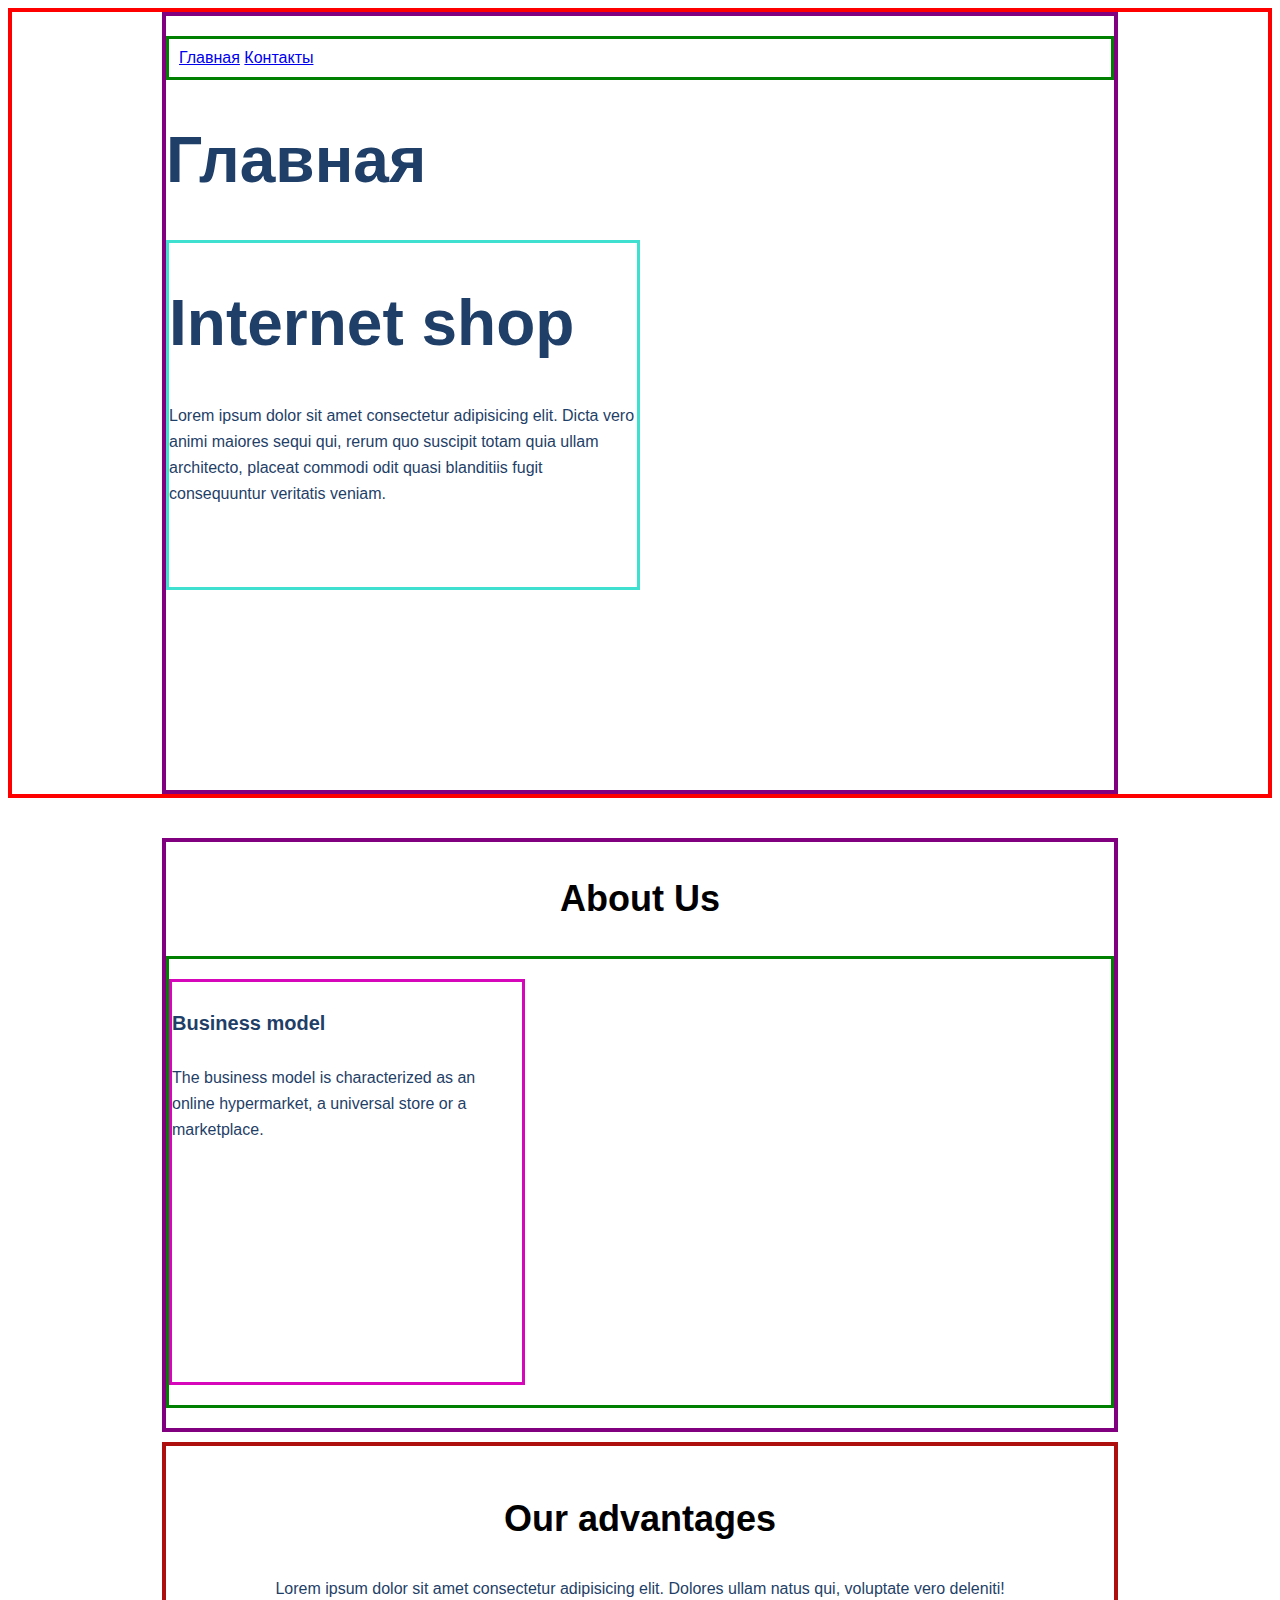
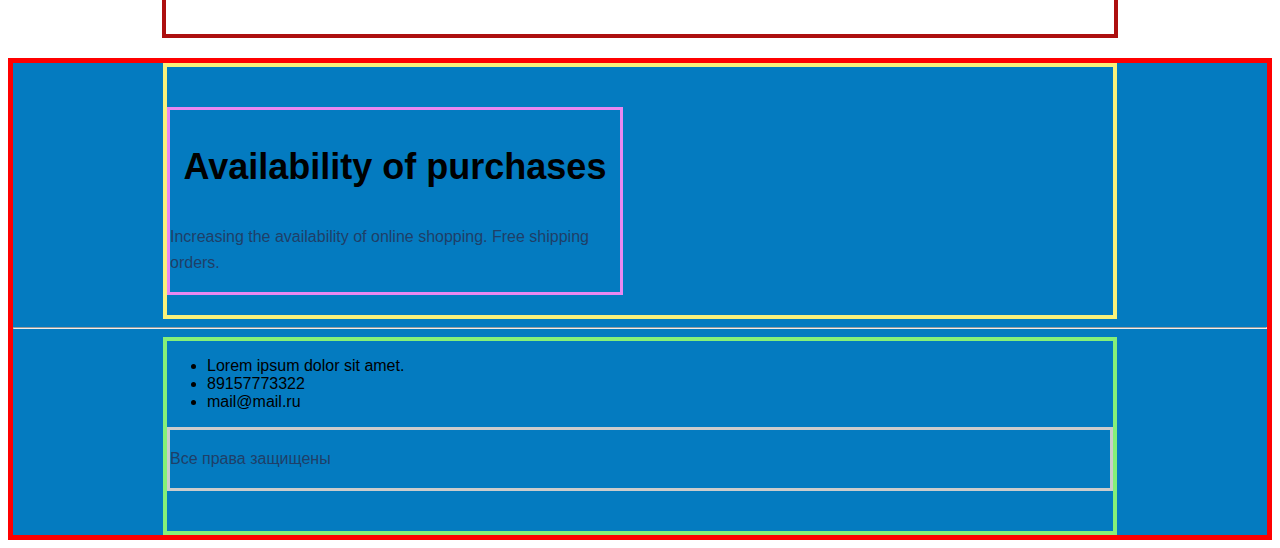
==== index.html @ 889b22c1 "ferst_commit" ====
<!DOCTYPE html>
<html lang="en">
<head>
    <meta charset="UTF-8">
    <meta http-equiv="X-UA-Compatible" content="IE=edge">
    <meta name="viewport" content="width=device-width, initial-scale=1.0">
    <title>Document</title>
    <link rel="stylesheet" href="styl.css">
</head>
<body>
    <div class="site">
        <div class="site_center">
            <div class="site__menu">
                <a href="index.html">Главная</a>
                <a href="contacts/contacts.html">Контакты</a>
            </div>
            <h1 class="main">Главная</h1>
            <div class="header">
             <h1 class="main">Internet shop</h1>
             <p class="text">Lorem ipsum dolor sit amet consectetur adipisicing elit. Dicta vero animi maiores sequi qui, rerum quo suscipit totam quia ullam architecto, placeat commodi odit quasi blanditiis fugit consequuntur veritatis veniam.</p>
            </div>
        </div>
    </div>
    <div class="info">
        <h3 class="third">About Us</h3>
        <div class="info_a">
            <div class="info_b">
                <h4 class="fourth">Business model</h4>
                <p class="text">The business model is characterized as an online hypermarket, a universal store or a marketplace.</p>
            </div>
        </div>
    </div>
    <div class="our_info">
        <h3 class="third">Our advantages</h3>
        <p class="text">Lorem ipsum dolor sit amet consectetur adipisicing elit. Dolores ullam natus qui, voluptate vero deleniti!</p>
    </div>
    <div class="info_bottom">
            <div class="info_bottom_up">
                <div class="info_bottom_upp">
                    <h3 class="third">Availability of purchases</h3>
                    <p class="text">Increasing the availability of online shopping. Free shipping orders.</p>
                </div>
            </div>    
            <hr>
            <div class="info_link">
                <ul>
                <li>Lorem ipsum dolor sit amet.</li>
                <li>89157773322</li>
                <li>mail@mail.ru</li>
                </ul> 
                <div class="info_law">
                    <p class="text">Все права защищены</p>
                </div>
            </div>
    </div>
</body>
</html>
---- styl.css ----
body {
  font-family: sans-serif;
}
.text {
  font-size: 16px;
  line-height: 26px;
  color: #1f3f68;
}
.main {
  font-size: 64px;
  color: #1f3f68;
}
.second {
  font-weight: 500;
  font-size: 44px;
  text-align: center;
}
.third {
  font-size: 36px;
  text-align: center;
}
.fourth {
  font-size: 20px;
  line-height: 30px;
  color: #1f3f68;
}
.fifth {
  border: 1px solid #356ead;
  box-sizing: border-box;
  border-radius: 10px;
  opacity: 0.4;
}
.sending {
  background: #5a98d0;
  box-shadow: 5px 20px 50px rgba(16, 112, 177, 0.2);
  border-radius: 10px;
  font-weight: 500;
  font-size: 16px;
  line-height: 26px;
  text-align: center;
  color: #ffffff;
  text-transform: uppercase;
}
.site {
  border: 4px solid red;
}
.site_center {
  border: 4px solid purple;
  margin-left: 150px;
  margin-right: 150px;
}
.site__menu {
  border: 3px solid green;
  padding: 10px;
  margin-top: 20px;
  box-sizing: border-box;
}
.header {
  border: 3px solid turquoise;
  width: 50%;
  height: 350px;
  margin-bottom: 200px;
  box-sizing: border-box;
}
.info {
  border: 4px solid purple;
  margin-left: 154px;
  margin-right: 154px;
  margin-top: 40px;
}
.info_a {
  border: 3px solid green;
  margin-bottom: 20px;
}
.info_b {
  border: 3px solid rgb(214, 6, 186);
  margin-top: 20px;
  margin-bottom: 20px;
  width: 350px;
  height: 400px;
}
.our_info {
  border: 4px solid rgb(173, 15, 15);
  margin-left: 154px;
  margin-right: 154px;
  margin-top: 10px;
  padding: 16px;
  box-sizing: border-box;
  text-align: center;
}
.info_bottom {
  border: 5px solid red;
  margin-top: 20px;
  background: rgb(4, 123, 192);
}
.info_bottom_up {
  border: 4px solid rgb(250, 241, 123);
  margin-left: 150px;
  margin-right: 150px;
}
.info_bottom_upp {
  border: 3px solid rgb(233, 136, 241);
  margin-top: 40px;
  margin-bottom: 20px;
  width: 450px;
}
.info_link {
  border: 4px solid rgb(134, 240, 120);
  margin-left: 150px;
  margin-right: 150px;
}
.info_law {
  border: 3px solid #ccc;
  margin-bottom: 40px;
}
.contact_us {
  border: 4px solid rgb(21, 165, 2);
  text-align: center;
  background: rgb(4, 123, 192);
}
.contact_centr {
  border: 3px solid purple;
  margin-left: 150px;
  margin-right: 150px;
  margin-top: 40px;
  margin-bottom: 40px;
}
.contact_centr_up {
  border: 3px solid rgb(164, 223, 4);
  margin-top: 20px;
  margin-bottom: 20px;
  margin-left: 20px;
  margin-right: 20px;
}
.contact_sv {
  border: 3px solid rgb(240, 51, 51);
  margin-top: 10px;
  margin-bottom: 20px;
  width: 350px;
}
.contact_message {
  border: 3px solid rgb(38, 5, 223);
  margin-bottom: 20px;
  width: 350px;
}
.map_contact {
  border: 3px solid rgb(155, 91, 172);
}
.map_style {
  border: 3px solid rgb(27, 245, 38);
  margin: 0 auto;
  width: 659px;
}
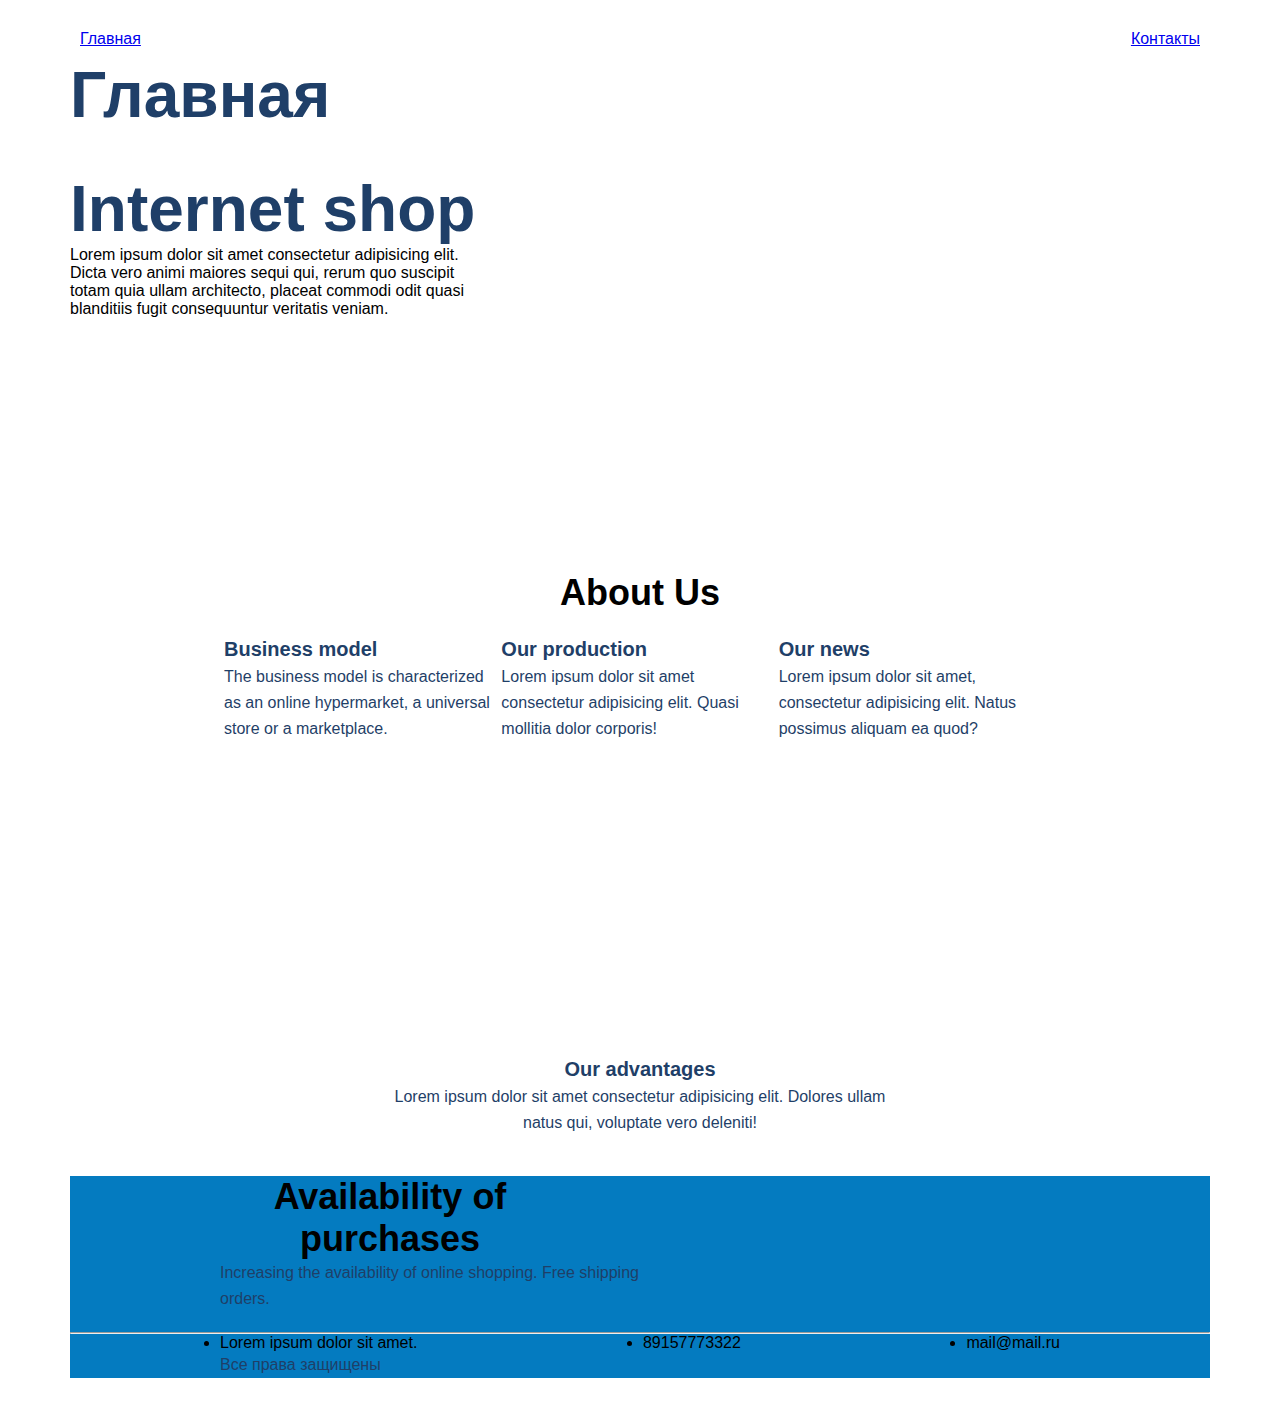
==== commit d25c6712: "Add files via upload" ====
--- a/index.html
+++ b/index.html
@@ -1,57 +1,76 @@
-<!DOCTYPE html>
-<html lang="en">
-<head>
-    <meta charset="UTF-8">
-    <meta http-equiv="X-UA-Compatible" content="IE=edge">
-    <meta name="viewport" content="width=device-width, initial-scale=1.0">
-    <title>Document</title>
-    <link rel="stylesheet" href="styl.css">
-</head>
-<body>
-    <div class="site">
-        <div class="site_center">
-            <div class="site__menu">
-                <a href="index.html">Главная</a>
-                <a href="contacts/contacts.html">Контакты</a>
-            </div>
-            <h1 class="main">Главная</h1>
-            <div class="header">
-             <h1 class="main">Internet shop</h1>
-             <p class="text">Lorem ipsum dolor sit amet consectetur adipisicing elit. Dicta vero animi maiores sequi qui, rerum quo suscipit totam quia ullam architecto, placeat commodi odit quasi blanditiis fugit consequuntur veritatis veniam.</p>
-            </div>
-        </div>
-    </div>
-    <div class="info">
-        <h3 class="third">About Us</h3>
-        <div class="info_a">
-            <div class="info_b">
-                <h4 class="fourth">Business model</h4>
-                <p class="text">The business model is characterized as an online hypermarket, a universal store or a marketplace.</p>
-            </div>
-        </div>
-    </div>
-    <div class="our_info">
-        <h3 class="third">Our advantages</h3>
-        <p class="text">Lorem ipsum dolor sit amet consectetur adipisicing elit. Dolores ullam natus qui, voluptate vero deleniti!</p>
-    </div>
-    <div class="info_bottom">
-            <div class="info_bottom_up">
-                <div class="info_bottom_upp">
-                    <h3 class="third">Availability of purchases</h3>
-                    <p class="text">Increasing the availability of online shopping. Free shipping orders.</p>
-                </div>
-            </div>    
-            <hr>
-            <div class="info_link">
-                <ul>
-                <li>Lorem ipsum dolor sit amet.</li>
-                <li>89157773322</li>
-                <li>mail@mail.ru</li>
-                </ul> 
-                <div class="info_law">
-                    <p class="text">Все права защищены</p>
-                </div>
-            </div>
-    </div>
-</body>
+<!DOCTYPE html>
+<html lang="en">
+<head>
+    <meta charset="UTF-8">
+    <meta http-equiv="X-UA-Compatible" content="IE=edge">
+    <meta name="viewport" content="width=device-width, initial-scale=1.0">
+    <title>Document</title>
+    <link rel="stylesheet" href="styl.css">
+</head>
+<body>
+    <div class="what-we-do container">
+        <div class="site">
+            <div class="site_center">
+                <div class="site__menu">
+                    <div class="link-1">
+                        <a href="index.html">Главная</a>
+                    </div>
+                    <div class="link-2">
+                        <a href="contacts/contacts.html">Контакты</a>
+                    </div>
+                </div>
+                <h1 class="main">Главная</h1>
+                <div class="header">
+                 <h1 class="main">Internet shop</h1>
+                 <p class="text-main">Lorem ipsum dolor sit amet consectetur adipisicing elit. Dicta vero animi maiores sequi qui, rerum quo suscipit totam quia ullam architecto, placeat commodi odit quasi blanditiis fugit consequuntur veritatis veniam.</p>
+                </div>
+            </div>
+        </div>
+        <div class="info">
+            <h3 class="third">About Us</h3>
+            <div class="info_a">
+                <div class="info_b">
+                    <h4 class="fourth">Business model</h4>
+                    <p class="text">The business model is characterized as an online hypermarket, a universal store or a marketplace.</p>
+                </div>
+                <div class="info_b2">
+                    <h4 class="fourth">Our production</h4>
+                    <p class="text">Lorem ipsum dolor sit amet consectetur adipisicing elit. Quasi mollitia dolor corporis!</p>
+                </div>
+                <div class="info_b3">
+                    <h4 class="fourth">Our news</h4>
+                    <p class="text">Lorem ipsum dolor sit amet, consectetur adipisicing elit. Natus possimus aliquam ea quod?</p>
+                </div>
+            </div>
+        </div>
+        <div class="footer">
+            <div class="container">
+                    <div class="our_info">    
+                        <h4 class="fourth">Our advantages</h4>
+                        <p class="text">Lorem ipsum dolor sit amet consectetur adipisicing elit. Dolores ullam natus qui, voluptate vero deleniti!</p>
+                    </div>
+                <div class="info_bottom">
+                        <div class="info_bottom_up">
+                            <div class="info_bottom_upp">
+                                <h3 class="third third-3">Availability of purchases</h3>
+                                <p class="text">Increasing the availability of online shopping. Free shipping orders.</p>
+                            </div>
+                        </div>    
+                        <hr>
+                        <div class="info_link">
+                            <ul class="info_link-1">
+                            <li class="info_link-2">Lorem ipsum dolor sit amet.</li>
+                            <li class="info_link-3">89157773322</li>
+                            <li class="info_link-4">mail@mail.ru</li>
+                            </ul> 
+                            <div class="info_law">
+                                <p class="text">Все права защищены</p>
+                            </div>
+                        </div>
+                </div>
+            </div>
+        </div>
+        
+    </div>
+</body>
 </html>--- a/styl.css
+++ b/styl.css
@@ -1,153 +1,171 @@
-body {
-  font-family: sans-serif;
-}
-.text {
-  font-size: 16px;
-  line-height: 26px;
-  color: #1f3f68;
-}
-.main {
-  font-size: 64px;
-  color: #1f3f68;
-}
-.second {
-  font-weight: 500;
-  font-size: 44px;
-  text-align: center;
-}
-.third {
-  font-size: 36px;
-  text-align: center;
-}
-.fourth {
-  font-size: 20px;
-  line-height: 30px;
-  color: #1f3f68;
-}
-.fifth {
-  border: 1px solid #356ead;
-  box-sizing: border-box;
-  border-radius: 10px;
-  opacity: 0.4;
-}
-.sending {
-  background: #5a98d0;
-  box-shadow: 5px 20px 50px rgba(16, 112, 177, 0.2);
-  border-radius: 10px;
-  font-weight: 500;
-  font-size: 16px;
-  line-height: 26px;
-  text-align: center;
-  color: #ffffff;
-  text-transform: uppercase;
-}
-.site {
-  border: 4px solid red;
-}
-.site_center {
-  border: 4px solid purple;
-  margin-left: 150px;
-  margin-right: 150px;
-}
-.site__menu {
-  border: 3px solid green;
-  padding: 10px;
-  margin-top: 20px;
-  box-sizing: border-box;
-}
-.header {
-  border: 3px solid turquoise;
-  width: 50%;
-  height: 350px;
-  margin-bottom: 200px;
-  box-sizing: border-box;
-}
-.info {
-  border: 4px solid purple;
-  margin-left: 154px;
-  margin-right: 154px;
-  margin-top: 40px;
-}
-.info_a {
-  border: 3px solid green;
-  margin-bottom: 20px;
-}
-.info_b {
-  border: 3px solid rgb(214, 6, 186);
-  margin-top: 20px;
-  margin-bottom: 20px;
-  width: 350px;
-  height: 400px;
-}
-.our_info {
-  border: 4px solid rgb(173, 15, 15);
-  margin-left: 154px;
-  margin-right: 154px;
-  margin-top: 10px;
-  padding: 16px;
-  box-sizing: border-box;
-  text-align: center;
-}
-.info_bottom {
-  border: 5px solid red;
-  margin-top: 20px;
-  background: rgb(4, 123, 192);
-}
-.info_bottom_up {
-  border: 4px solid rgb(250, 241, 123);
-  margin-left: 150px;
-  margin-right: 150px;
-}
-.info_bottom_upp {
-  border: 3px solid rgb(233, 136, 241);
-  margin-top: 40px;
-  margin-bottom: 20px;
-  width: 450px;
-}
-.info_link {
-  border: 4px solid rgb(134, 240, 120);
-  margin-left: 150px;
-  margin-right: 150px;
-}
-.info_law {
-  border: 3px solid #ccc;
-  margin-bottom: 40px;
-}
-.contact_us {
-  border: 4px solid rgb(21, 165, 2);
-  text-align: center;
-  background: rgb(4, 123, 192);
-}
-.contact_centr {
-  border: 3px solid purple;
-  margin-left: 150px;
-  margin-right: 150px;
-  margin-top: 40px;
-  margin-bottom: 40px;
-}
-.contact_centr_up {
-  border: 3px solid rgb(164, 223, 4);
-  margin-top: 20px;
-  margin-bottom: 20px;
-  margin-left: 20px;
-  margin-right: 20px;
-}
-.contact_sv {
-  border: 3px solid rgb(240, 51, 51);
-  margin-top: 10px;
-  margin-bottom: 20px;
-  width: 350px;
-}
-.contact_message {
-  border: 3px solid rgb(38, 5, 223);
-  margin-bottom: 20px;
-  width: 350px;
-}
-.map_contact {
-  border: 3px solid rgb(155, 91, 172);
-}
-.map_style {
-  border: 3px solid rgb(27, 245, 38);
-  margin: 0 auto;
-  width: 659px;
-}
+* {
+  margin: 0;
+  padding: 0;
+}
+.container {
+  width: 1140px;
+  margin: 0 auto;
+}
+body {
+  font-family: sans-serif;
+}
+.text {
+  font-size: 16px;
+  line-height: 26px;
+  color: #1f3f68;
+}
+.text-main {
+  width: 425px;
+}
+.main {
+  font-size: 64px;
+  color: #1f3f68;
+  width: 510px;
+}
+.second {
+  font-weight: 500;
+  font-size: 44px;
+  text-align: center;
+}
+.third {
+  font-size: 36px;
+  text-align: center;
+}
+.third-3 {
+  width: 340px;
+}
+.fourth {
+  font-size: 20px;
+  line-height: 30px;
+  color: #1f3f68;
+}
+.fifth {
+  box-sizing: border-box;
+  border-radius: 10px;
+  opacity: 0.4;
+}
+.sending {
+  background: #5a98d0;
+  box-shadow: 5px 20px 50px rgba(16, 112, 177, 0.2);
+  border-radius: 10px;
+  font-weight: 500;
+  font-size: 16px;
+  line-height: 26px;
+  text-align: center;
+  color: #ffffff;
+  text-transform: uppercase;
+}
+/*.site {
+}*/
+/*.site_center {
+  margin-left: 150px;
+  margin-right: 150px;
+}*/
+.site__menu {
+  padding: 10px;
+  margin-top: 20px;
+  box-sizing: border-box;
+  display: flex;
+  justify-content: space-between;
+}
+.header {
+  margin-top: 40px;
+  width: 50%;
+  height: 200px;
+  margin-bottom: 200px;
+  box-sizing: border-box;
+}
+.info {
+  margin-left: 154px;
+  margin-right: 154px;
+  margin-top: 40px;
+}
+.info_a {
+  display: flex;
+  justify-content: space-around;
+}
+.info_b {
+  margin-top: 20px;
+  margin-bottom: 20px;
+  width: 359px;
+  height: 400px;
+}
+.info_b2 {
+  margin-top: 20px;
+  margin-bottom: 20px;
+  width: 359px;
+  height: 400px;
+}
+.info_b3 {
+  margin-top: 20px;
+  margin-bottom: 20px;
+  width: 359px;
+  height: 400px;
+}
+.our_info {
+  /*margin-left: 154px;
+  margin-right: 154px;
+  margin-top: 10px;
+  padding: 16px;*/
+  /*box-sizing: border-box;*/
+  text-align: center;
+  width: 495px;
+  margin: 0 auto;
+}
+.info_bottom {
+  margin-top: 20px;
+  background: rgb(4, 123, 192);
+}
+.info_bottom_up {
+  margin-left: 150px;
+  margin-right: 150px;
+}
+.info_bottom_upp {
+  margin-top: 40px;
+  margin-bottom: 20px;
+  width: 450px;
+}
+.info_link {
+  margin-left: 150px;
+  margin-right: 150px;
+}
+.info_link-1 {
+  display: flex;
+  justify-content: space-between;
+}
+.info_law {
+  margin-bottom: 40px;
+}
+.contact_us {
+  text-align: center;
+  background: rgb(4, 123, 192);
+}
+.contact_centr {
+  margin-left: 150px;
+  margin-right: 150px;
+  margin-top: 40px;
+  margin-bottom: 40px;
+}
+.contact_centr_up {
+  margin-top: 20px;
+  margin-bottom: 20px;
+  margin-left: 20px;
+  margin-right: 20px;
+  display: flex;
+  justify-content: space-between;
+}
+.contact_sv {
+  margin-top: 10px;
+  margin-bottom: 20px;
+  width: 350px;
+}
+.contact_message {
+  margin-bottom: 20px;
+  width: 350px;
+}
+/*.map_contact {
+}*/
+.map_style {
+  margin: 0 auto;
+  width: 100%;
+}
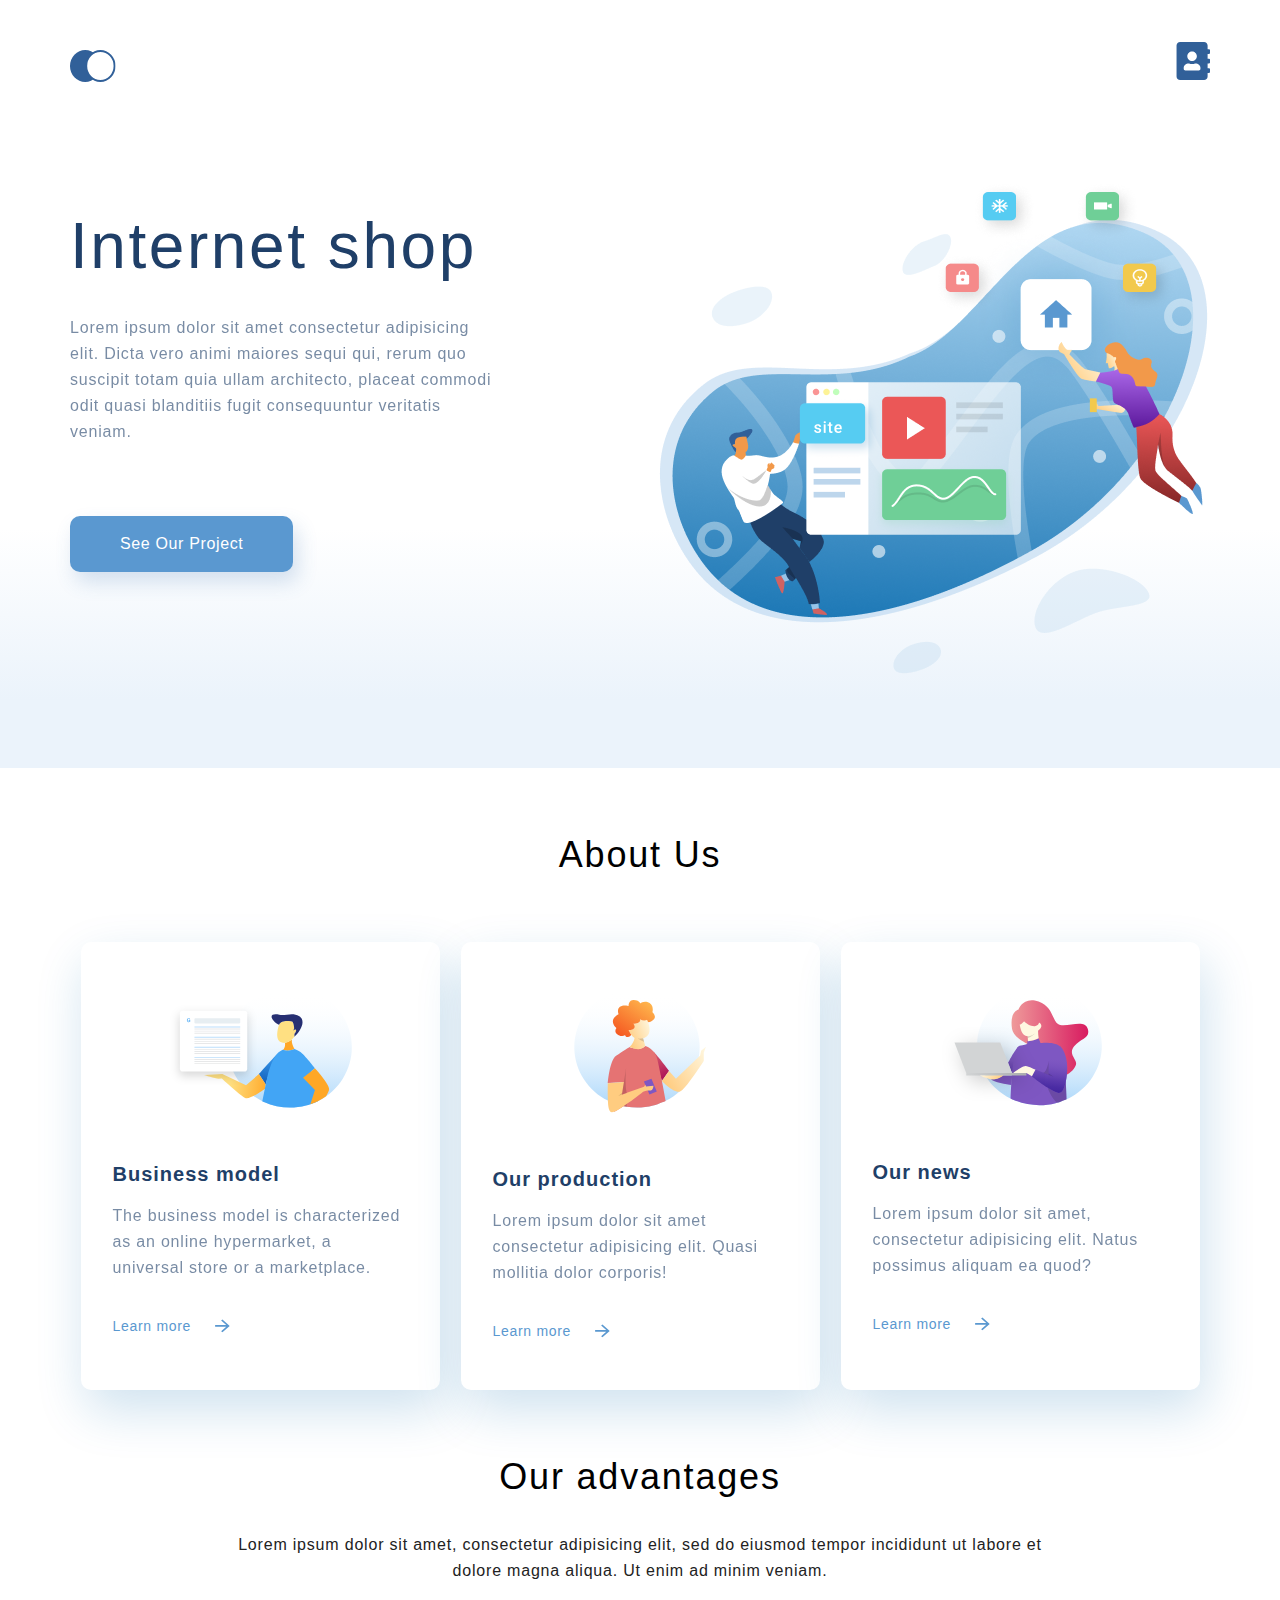
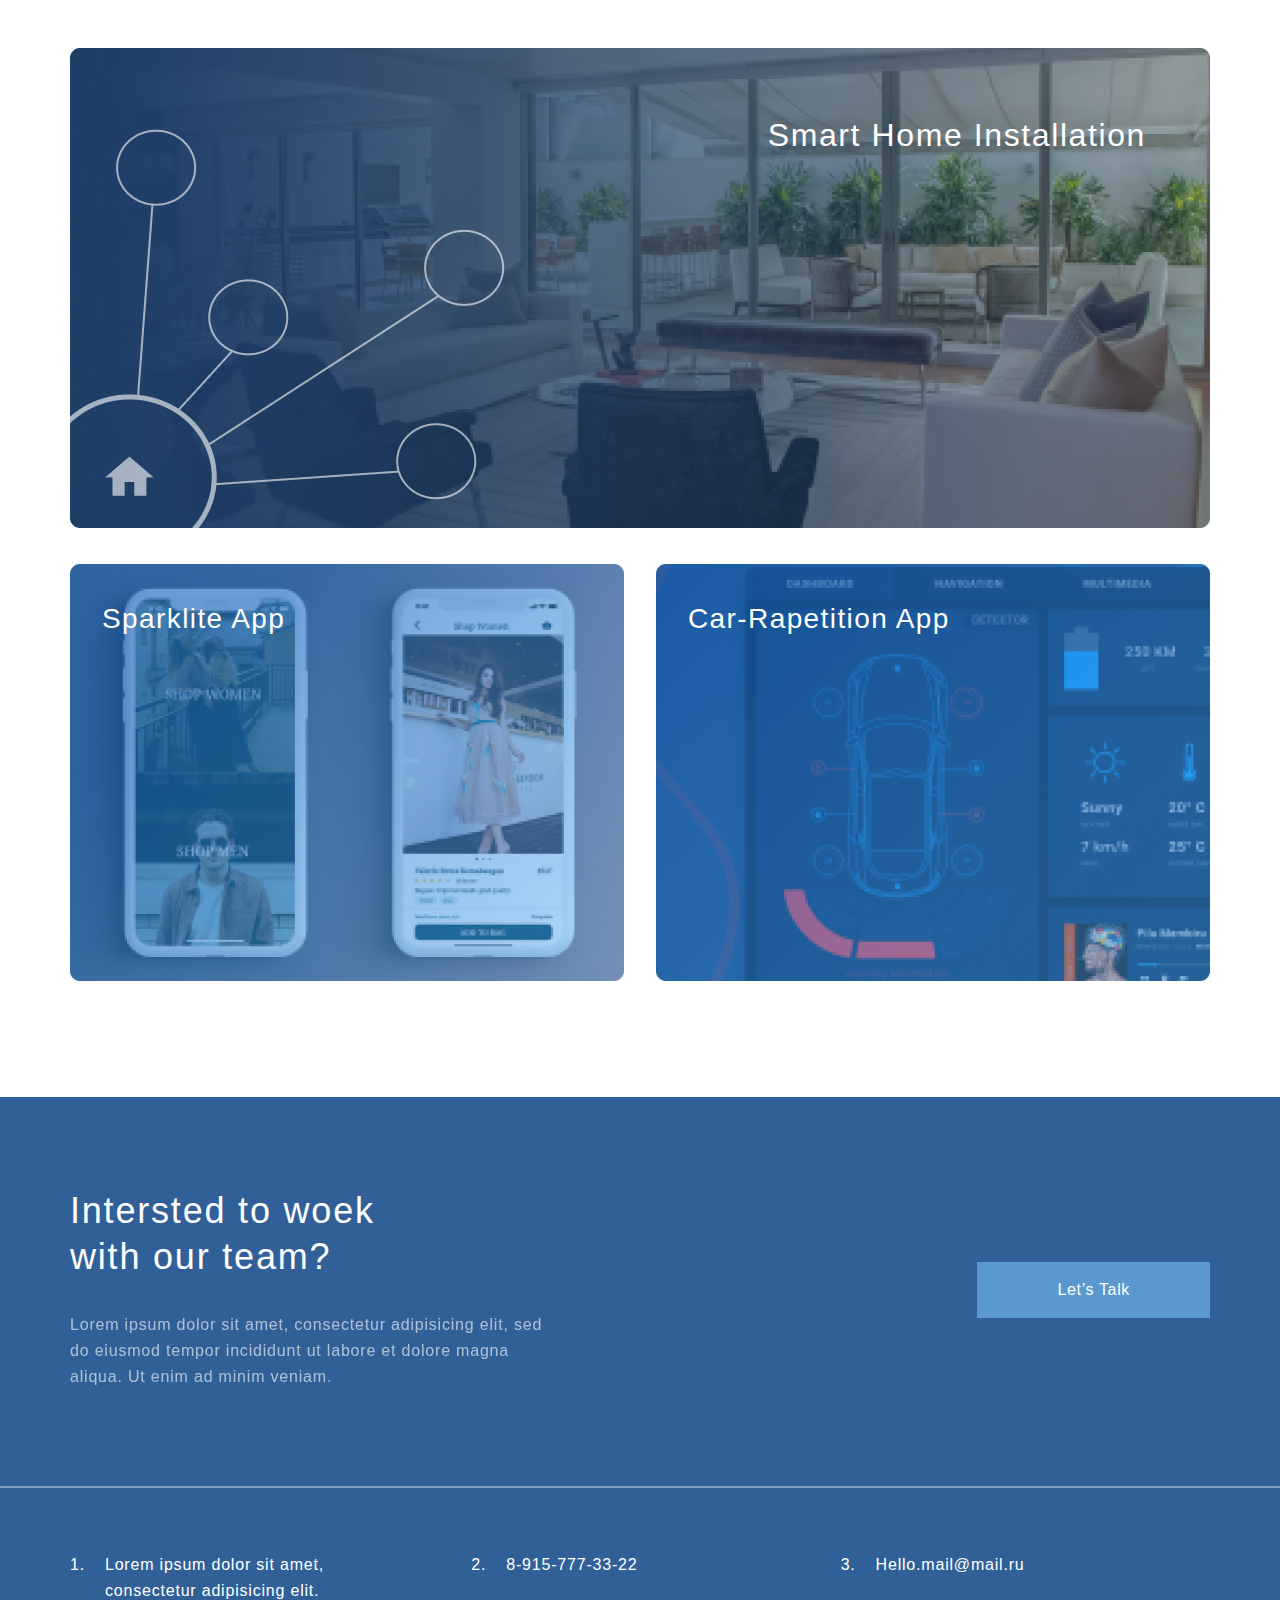
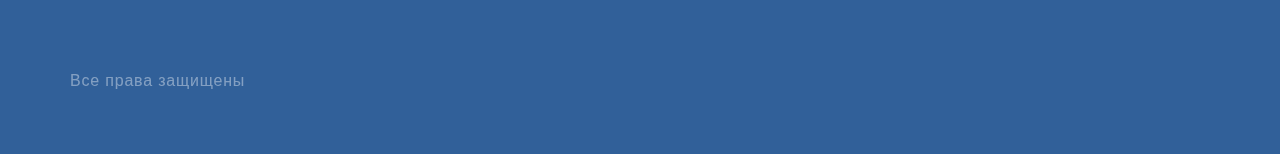
==== commit 719639b5: "my first commit in phpstorm" ====
--- a/index.html
+++ b/index.html
@@ -1,76 +1,115 @@
-<!DOCTYPE html>
-<html lang="en">
-<head>
-    <meta charset="UTF-8">
-    <meta http-equiv="X-UA-Compatible" content="IE=edge">
-    <meta name="viewport" content="width=device-width, initial-scale=1.0">
-    <title>Document</title>
-    <link rel="stylesheet" href="styl.css">
-</head>
-<body>
-    <div class="what-we-do container">
-        <div class="site">
-            <div class="site_center">
-                <div class="site__menu">
-                    <div class="link-1">
-                        <a href="index.html">Главная</a>
-                    </div>
-                    <div class="link-2">
-                        <a href="contacts/contacts.html">Контакты</a>
-                    </div>
-                </div>
-                <h1 class="main">Главная</h1>
-                <div class="header">
-                 <h1 class="main">Internet shop</h1>
-                 <p class="text-main">Lorem ipsum dolor sit amet consectetur adipisicing elit. Dicta vero animi maiores sequi qui, rerum quo suscipit totam quia ullam architecto, placeat commodi odit quasi blanditiis fugit consequuntur veritatis veniam.</p>
-                </div>
-            </div>
-        </div>
-        <div class="info">
-            <h3 class="third">About Us</h3>
-            <div class="info_a">
-                <div class="info_b">
-                    <h4 class="fourth">Business model</h4>
-                    <p class="text">The business model is characterized as an online hypermarket, a universal store or a marketplace.</p>
-                </div>
-                <div class="info_b2">
-                    <h4 class="fourth">Our production</h4>
-                    <p class="text">Lorem ipsum dolor sit amet consectetur adipisicing elit. Quasi mollitia dolor corporis!</p>
-                </div>
-                <div class="info_b3">
-                    <h4 class="fourth">Our news</h4>
-                    <p class="text">Lorem ipsum dolor sit amet, consectetur adipisicing elit. Natus possimus aliquam ea quod?</p>
-                </div>
-            </div>
-        </div>
-        <div class="footer">
-            <div class="container">
-                    <div class="our_info">    
-                        <h4 class="fourth">Our advantages</h4>
-                        <p class="text">Lorem ipsum dolor sit amet consectetur adipisicing elit. Dolores ullam natus qui, voluptate vero deleniti!</p>
-                    </div>
-                <div class="info_bottom">
-                        <div class="info_bottom_up">
-                            <div class="info_bottom_upp">
-                                <h3 class="third third-3">Availability of purchases</h3>
-                                <p class="text">Increasing the availability of online shopping. Free shipping orders.</p>
-                            </div>
-                        </div>    
-                        <hr>
-                        <div class="info_link">
-                            <ul class="info_link-1">
-                            <li class="info_link-2">Lorem ipsum dolor sit amet.</li>
-                            <li class="info_link-3">89157773322</li>
-                            <li class="info_link-4">mail@mail.ru</li>
-                            </ul> 
-                            <div class="info_law">
-                                <p class="text">Все права защищены</p>
-                            </div>
-                        </div>
-                </div>
-            </div>
-        </div>
-        
-    </div>
-</body>
+<!DOCTYPE html>
+<html lang="en">
+<head>
+    <meta charset="UTF-8">
+    <meta http-equiv="X-UA-Compatible" content="IE=edge">
+    <meta name="viewport" content="width=device-width, initial-scale=1.0">
+    <title>Document</title>
+    <link rel="stylesheet" href="styl.css">
+</head>
+<body>
+    <div class="wrapper">
+        <div class="vertex">
+            <div class="top">
+                <div class="container top__box">
+                            <div class="site__menu">
+                                <div class="link-1">
+                                    <a href="index.html"><img src="img/logo.svg" alt="logo"></a>
+                                </div>
+                                <div class="link-2">
+                                    <a href="contacts/contacts.html"><img src="img/Vector.svg" alt="Vector"></a>
+                                </div>
+                            </div>
+                        <div class="header">
+                         <h1 class="main">Internet shop</h1>
+                         <p class="text-main">Lorem ipsum dolor sit amet consectetur adipisicing elit. Dicta vero animi maiores sequi qui, rerum quo suscipit totam quia ullam architecto, placeat commodi odit quasi blanditiis fugit consequuntur veritatis veniam.</p>
+                        <a href="#" class="top__botton">See Our Project</a>
+                        </div>
+                </div>
+            </div>
+                <div class="what-we-do container">
+                    <div class="info">
+                        <h3 class="third">About Us</h3>
+                        <div class="info_a">
+                            <div class="info_b">
+                                <img class="card_img" src="img/card-1.svg" alt="card-1">
+                                <h4 class="fourth">Business model</h4>
+                                <p class="text">The business model is characterized as an online hypermarket, a universal store or a marketplace.</p>
+                                <div class="link_strelka">
+                                    <a class="card__link" href="#">Learn more</a>
+                                    <img class="strelka" src="img/strelka.svg" alt="photo">
+                                </div>
+                            </div>
+                            <div class="info_b">
+                                <img class="card_img" src="img/card-2.svg" alt="card-2">
+                                <h4 class="fourth">Our production</h4>
+                                <p class="text">Lorem ipsum dolor sit amet consectetur adipisicing elit. Quasi mollitia dolor corporis!</p>
+                                <div class="link_strelka">
+                                    <a class="card__link" href="#">Learn more</a>
+                                    <img class="strelka" src="img/strelka.svg" alt="photo">
+                                </div>
+                            </div>
+                            <div class="info_b">
+                                <img class="card_img" src="img/card-3.svg" alt="card-3">
+                                <h4 class="fourth">Our news</h4>
+                                <p class="text">Lorem ipsum dolor sit amet, consectetur adipisicing elit. Natus possimus aliquam ea quod?</p>
+                                <div class="link_strelka">
+                                    <a class="card__link" href="#">Learn more</a>
+                                    <img class="strelka" src="img/strelka.svg" alt="photo">
+                                </div>
+                            </div>
+                        </div>
+                    </div>
+                    <div class="container">
+                        <div class="our_info">    
+                            <h3 class="third">Our advantages</h3>
+                            <p class="text text_project">Lorem ipsum dolor sit amet, consectetur adipisicing elit, sed do eiusmod tempor incididunt ut labore et dolore magna aliqua. Ut enim ad minim veniam.</p>
+                            <div class="project_item">
+                                <img class="project_img" src="img/project-1.png" alt="photo">
+                                <p class="project__text">Smart Home Installation</p>
+                            </div>
+                            <div class="project__parent">
+                                <div class="project_item project_item_margin"> 
+                                    <img class="project_img" src="img/project-2.png" alt="photo">
+                                    <p class="project__text_left">Sparklite App</p>
+                                </div>
+                                <div class="project_item"> 
+                                    <img class="project_img" src="img/project-3.png" alt="photo">
+                                    <p class="project__text_right">Car-Rapetition App</p>
+                                </div>
+                            </div>
+                        </div>
+                    </div>
+                </div>
+        </div>
+        <div class="footer">   
+                    <div class="info_bottom">
+                        <div class="container">
+                            <div class="info_bottom_parent">
+                                <div class="info_bottom_upp">
+                                    <h3 class="third_third-3">Intersted to woek with our team?</h3>
+                                    <p class="text text_bottom">Lorem ipsum dolor sit amet, consectetur adipisicing elit, sed do eiusmod tempor incididunt ut labore et dolore magna aliqua. Ut enim ad minim veniam.</p>
+                                </div>
+                                <div class="info_bottom_talk">
+                                    <a href="#" class="talk">Let’s Talk</a>
+                                </div>
+                            </div>
+                        </div>
+                        <hr class="strip">
+                        <div class="container">
+                            <div class="info_link">
+                                <ul class="info_link-1" type="none">
+                                <li class="info_link-2 link_top"> <div class="span_link">1.</div>Lorem ipsum dolor sit amet, consectetur adipisicing elit.</li>
+                                <li class="info_link-2"> <div class="span_link">2.</div> <a class="link_up" href="#">8-915-777-33-22</a></li>
+                                <li class="info_link-2"> <div class="span_link">3.</div> <a class="link_up" href="#">Hello.mail@mail.ru</a></li>
+                                </ul> 
+                                <div class="info_law">
+                                    <p class="text text_law">Все права защищены</p>
+                                </div>
+                            </div>
+                        </div>      
+                    </div> 
+        </div>
+    </div>
+</body>
 </html>--- a/styl.css
+++ b/styl.css
@@ -1,171 +1,860 @@
-* {
-  margin: 0;
-  padding: 0;
-}
-.container {
-  width: 1140px;
-  margin: 0 auto;
-}
-body {
-  font-family: sans-serif;
-}
-.text {
-  font-size: 16px;
-  line-height: 26px;
-  color: #1f3f68;
-}
-.text-main {
-  width: 425px;
-}
-.main {
-  font-size: 64px;
-  color: #1f3f68;
-  width: 510px;
-}
-.second {
-  font-weight: 500;
-  font-size: 44px;
-  text-align: center;
-}
-.third {
-  font-size: 36px;
-  text-align: center;
-}
-.third-3 {
-  width: 340px;
-}
-.fourth {
-  font-size: 20px;
-  line-height: 30px;
-  color: #1f3f68;
-}
-.fifth {
-  box-sizing: border-box;
-  border-radius: 10px;
-  opacity: 0.4;
-}
-.sending {
-  background: #5a98d0;
-  box-shadow: 5px 20px 50px rgba(16, 112, 177, 0.2);
-  border-radius: 10px;
-  font-weight: 500;
-  font-size: 16px;
-  line-height: 26px;
-  text-align: center;
-  color: #ffffff;
-  text-transform: uppercase;
-}
-/*.site {
-}*/
-/*.site_center {
-  margin-left: 150px;
-  margin-right: 150px;
-}*/
-.site__menu {
-  padding: 10px;
-  margin-top: 20px;
-  box-sizing: border-box;
-  display: flex;
-  justify-content: space-between;
-}
-.header {
-  margin-top: 40px;
-  width: 50%;
-  height: 200px;
-  margin-bottom: 200px;
-  box-sizing: border-box;
-}
-.info {
-  margin-left: 154px;
-  margin-right: 154px;
-  margin-top: 40px;
-}
-.info_a {
-  display: flex;
-  justify-content: space-around;
-}
-.info_b {
-  margin-top: 20px;
-  margin-bottom: 20px;
-  width: 359px;
-  height: 400px;
-}
-.info_b2 {
-  margin-top: 20px;
-  margin-bottom: 20px;
-  width: 359px;
-  height: 400px;
-}
-.info_b3 {
-  margin-top: 20px;
-  margin-bottom: 20px;
-  width: 359px;
-  height: 400px;
-}
-.our_info {
-  /*margin-left: 154px;
-  margin-right: 154px;
-  margin-top: 10px;
-  padding: 16px;*/
-  /*box-sizing: border-box;*/
-  text-align: center;
-  width: 495px;
-  margin: 0 auto;
-}
-.info_bottom {
-  margin-top: 20px;
-  background: rgb(4, 123, 192);
-}
-.info_bottom_up {
-  margin-left: 150px;
-  margin-right: 150px;
-}
-.info_bottom_upp {
-  margin-top: 40px;
-  margin-bottom: 20px;
-  width: 450px;
-}
-.info_link {
-  margin-left: 150px;
-  margin-right: 150px;
-}
-.info_link-1 {
-  display: flex;
-  justify-content: space-between;
-}
-.info_law {
-  margin-bottom: 40px;
-}
-.contact_us {
-  text-align: center;
-  background: rgb(4, 123, 192);
-}
-.contact_centr {
-  margin-left: 150px;
-  margin-right: 150px;
-  margin-top: 40px;
-  margin-bottom: 40px;
-}
-.contact_centr_up {
-  margin-top: 20px;
-  margin-bottom: 20px;
-  margin-left: 20px;
-  margin-right: 20px;
-  display: flex;
-  justify-content: space-between;
-}
-.contact_sv {
-  margin-top: 10px;
-  margin-bottom: 20px;
-  width: 350px;
-}
-.contact_message {
-  margin-bottom: 20px;
-  width: 350px;
-}
-/*.map_contact {
-}*/
-.map_style {
-  margin: 0 auto;
-  width: 100%;
-}
+* {
+  margin: 0;
+  padding: 0;
+}
+
+input,
+textarea {
+  color: black;
+}
+/*.wrapper {
+  min-height: 100vh;
+  display: flex;
+  flex-direction: column;
+}
+.vertex {
+  flex-grow: 1;
+}*/
+.container {
+  max-width: 1140px;
+  margin: 0 auto;
+}
+.top {
+  min-height: 768px;
+  background: linear-gradient(
+    0deg,
+    #ebf3fb 8.84%,
+    rgba(152, 195, 232, 0) 31.12%
+  );
+}
+body {
+  font-family: sans-serif;
+}
+.text {
+  font-size: 16px;
+  line-height: 26px;
+  color: #1f3f68;
+  letter-spacing: 0.05em;
+  opacity: 0.6;
+}
+.text-main {
+  width: 425px;
+  font-size: 16px;
+  line-height: 26px;
+  color: #1f3f68;
+  letter-spacing: 0.05em;
+  opacity: 0.6;
+}
+.text_project {
+  width: 75%;
+  margin: 32px auto 64px;
+  color: #222222;
+  opacity: 1;
+  text-align: center;
+}
+.project_img {
+  width: 100%;
+}
+.main {
+  font-size: 64px;
+  color: #1f3f68;
+  width: 510px;
+  font-weight: 300;
+  line-height: 74px;
+  letter-spacing: 0.04em;
+  margin-bottom: 32px;
+}
+.project_item {
+  position: relative;
+  flex-grow: 1;
+}
+.project__text {
+  font-size: 32px;
+  line-height: 46px;
+  text-align: right;
+  letter-spacing: 0.05em;
+  color: #ffffff;
+  position: absolute;
+  top: 64px;
+  right: 64px;
+}
+.project__text_left {
+  font-size: 28px;
+  line-height: 46px;
+  letter-spacing: 0.05em;
+  color: #ffffff;
+  top: 32px;
+  left: 32px;
+  position: absolute;
+}
+.project__text_right {
+  font-size: 28px;
+  line-height: 46px;
+  letter-spacing: 0.05em;
+  color: #ffffff;
+  position: absolute;
+  top: 32px;
+  left: 32px;
+}
+.project__parent {
+  display: flex;
+  justify-content: space-between;
+  margin-top: 32px;
+  margin-bottom: 112px;
+}
+.project_item_margin {
+  margin-right: 32px;
+}
+.top__botton {
+  font-size: 16px;
+  line-height: 26px;
+  text-align: center;
+  letter-spacing: 0.04em;
+  color: #ffffff;
+  background: #5a98d0;
+  box-shadow: 5px 10px 20px rgba(53, 110, 173, 0.2);
+  border-radius: 10px;
+  padding: 15px 50px;
+  text-decoration: none;
+  display: inline-block;
+  margin-top: 71px;
+}
+.top__botton:hover {
+  transform: scale(1.1);
+  background-color: #044272;
+}
+.top__box {
+  display: flex;
+  flex-direction: column;
+  height: 100%;
+}
+.link-1:hover {
+  transform: scale(1.1);
+}
+.link-2:hover {
+  transform: scale(1.1);
+}
+.second {
+  font-weight: 500;
+  font-size: 44px;
+  text-align: center;
+}
+.third {
+  font-size: 36px;
+  text-align: center;
+  font-weight: 300;
+  line-height: 46px;
+  letter-spacing: 0.05em;
+}
+.third_third-3 {
+  width: 340px;
+  font-size: 36px;
+  line-height: 46px;
+  letter-spacing: 0.05em;
+  color: #ffffff;
+  font-weight: 300;
+  margin-bottom: 32px;
+}
+.text_bottom {
+  font-size: 16px;
+  line-height: 26px;
+  letter-spacing: 0.05em;
+  color: #ffffff;
+  opacity: 0.6;
+}
+.strip {
+  opacity: 0.4;
+  border: 1px solid #ffffff;
+  margin-top: 96px;
+}
+.talk {
+  font-size: 16px;
+  line-height: 26px;
+  text-align: center;
+  letter-spacing: 0.04em;
+  color: #ffffff;
+  background: #5a98d0;
+  padding: 15px 80px;
+  text-decoration: none;
+  display: inline-block;
+  margin-top: 165px;
+}
+.talk:hover {
+  transform: scale(1.1);
+  background-color: #044272;
+}
+.info_bottom_parent {
+  display: flex;
+  justify-content: space-between;
+}
+.fourth {
+  font-size: 20px;
+  line-height: 30px;
+  color: #1f3f68;
+  letter-spacing: 0.05em;
+  margin-bottom: 14px;
+}
+.fifth {
+  box-sizing: border-box;
+  border-radius: 10px;
+  opacity: 0.4;
+}
+.sending {
+  background: #5a98d0;
+  box-shadow: 5px 20px 50px rgba(16, 112, 177, 0.2);
+  border-radius: 10px;
+  font-weight: 500;
+  font-size: 16px;
+  line-height: 26px;
+  text-align: center;
+  color: #ffffff;
+  text-transform: uppercase;
+}
+.site__menu {
+  padding-top: 42px;
+  box-sizing: border-box;
+  display: flex;
+  justify-content: space-between;
+}
+.header {
+  padding-top: 115px;
+  padding-bottom: 190px;
+  flex-grow: 1;
+  background-image: url(img/top-baсk.png);
+  background-repeat: no-repeat;
+  background-position: right center;
+  height: 100%;
+}
+.what-we-do {
+  padding-top: 64px;
+}
+/*.info {
+  /*margin-left: 154px;
+  margin-right: 154px;
+  margin-top: 40px;
+}*/
+.info_a {
+  display: flex;
+  justify-content: space-around;
+  padding-top: 64px;
+  padding-bottom: 64px;
+}
+.info_b {
+  width: 359px;
+  padding: 44px 32px;
+  box-sizing: border-box;
+  box-shadow: 5px 20px 50px rgba(16, 112, 177, 0.2);
+  border-radius: 10px;
+  background: #ffffff;
+  display: flex;
+  flex-direction: column;
+}
+.card_img {
+  align-self: center;
+  margin-bottom: 51px;
+}
+.card__link {
+  font-size: 14px;
+  line-height: 30px;
+  letter-spacing: 0.05em;
+  color: #5a98d0;
+  text-decoration: none;
+}
+.strelka {
+  width: 15px;
+  padding-left: 24px;
+}
+.link_strelka {
+  display: flex;
+  padding-top: 30px;
+}
+.card__link:hover {
+  transform: scale(1.1);
+}
+/*.our_info {
+  /*margin-left: 154px;
+  margin-right: 154px;
+  margin-top: 10px;
+  padding: 16px;*/
+/*box-sizing: border-box;*/
+/*text-align: center;
+  width: 495px;
+  margin: 0 auto;
+}*/
+.info_bottom {
+  background: #316099;
+  height: 657px;
+}
+.info_bottom_upp {
+  width: 495px;
+  padding-top: 91px;
+}
+/*.info_link {
+}*/
+.info_link-1 {
+  display: flex;
+  font-size: 16px;
+  line-height: 26px;
+  letter-spacing: 0.05em;
+  color: #ffffff;
+  margin-top: 64px;
+  text-decoration: none;
+  flex-grow: 1;
+}
+.info_link-2 {
+  width: 400px;
+  display: flex;
+  padding-right: 32px;
+}
+.link_up {
+  font-size: 16px;
+  line-height: 26px;
+  letter-spacing: 0.05em;
+  color: #ffffff;
+  text-decoration: none;
+}
+.link_up:hover {
+  transform: scale(1.1);
+  /*color: rgba(181, 199, 23, 0.801);*/
+}
+.link_top {
+  margin-right: 32px;
+}
+.span_link {
+  font-weight: 500;
+  font-size: 16px;
+  line-height: 26px;
+  letter-spacing: 0.05em;
+  color: #ffffff;
+  margin-right: 20px;
+}
+.info_law {
+  padding-bottom: 64px;
+  padding-top: 64px;
+}
+.text_law {
+  font-size: 16px;
+  line-height: 26px;
+  letter-spacing: 0.05em;
+  color: #ffffff;
+  opacity: 0.4;
+}
+.contact_us_top {
+  padding-top: 54px;
+}
+.contact_us {
+  text-align: center;
+  background-image: url(img/contact_us.svg);
+  background-repeat: no-repeat;
+  background-position: right center;
+  background-size: cover;
+  height: 250px;
+}
+.second_contact {
+  font-weight: 500;
+  font-size: 44px;
+  line-height: 74px;
+  text-align: center;
+  letter-spacing: 0.04em;
+  color: #ffffff;
+  padding-top: 51px;
+}
+.text_second_contact {
+  font-size: 20px;
+  line-height: 30px;
+  text-align: center;
+  letter-spacing: 0.04em;
+  color: rgba(255, 255, 255, 0.6);
+  width: 780px;
+  margin: 16px auto 16px;
+}
+.contatact_us_top {
+  position: relative;
+}
+.fourth_contact {
+  font-weight: 500;
+  font-size: 20px;
+  line-height: 30px;
+  letter-spacing: 0.04em;
+}
+.contact_link {
+  font-weight: 300;
+  font-size: 16px;
+  line-height: 26px;
+  letter-spacing: 0.04em;
+  color: #1f3f68;
+  text-decoration: none;
+}
+.p_addres {
+  width: 300px;
+}
+.group {
+  padding-top: 135px;
+}
+.address_phone {
+  padding-top: 56px;
+}
+.phone {
+  padding-top: 40px;
+}
+.online_service {
+  padding-top: 40px;
+}
+.phone_tube {
+  display: flex;
+}
+.tube {
+  padding-right: 19px;
+}
+.mail_phone:hover {
+  transform: scale(1.1);
+}
+.planeta_site {
+  display: flex;
+}
+.planeta {
+  padding-right: 19px;
+}
+.convert_mail {
+  display: flex;
+}
+.convert {
+  padding-right: 19px;
+}
+.contact_centr {
+  margin-left: 150px;
+  margin-right: 150px;
+  margin-top: 57px;
+}
+.contact_centr_up {
+  margin-top: 20px;
+  margin-bottom: 20px;
+  margin-left: 20px;
+  margin-right: 20px;
+  display: flex;
+  justify-content: space-between;
+}
+.contact_sv {
+  margin-top: 10px;
+  margin-bottom: 20px;
+  width: 350px;
+}
+.contact_message {
+  min-width: 540px;
+  height: 100%;
+  left: 614px;
+  top: 436px;
+  background: #ffffff;
+  box-shadow: 5px 10px 50px rgba(16, 112, 177, 0.2);
+  border-radius: 10px;
+}
+.fourth_massege {
+  padding-top: 56px;
+  padding-left: 56px;
+}
+.full_name {
+  display: flex;
+  flex-direction: column;
+}
+.full_name_top {
+  font-size: 16px;
+  line-height: 30px;
+  letter-spacing: 0.04em;
+  color: #1f3f68;
+  opacity: 0.8;
+  padding-left: 56px;
+  padding-top: 48px;
+}
+.th_name {
+  opacity: 0.4;
+  border: 1px solid #356ead;
+  box-sizing: border-box;
+  border-radius: 10px;
+  width: 428px;
+  height: 72px;
+  margin-top: 8px;
+  margin-left: 56px;
+  font-weight: 300;
+  font-size: 16px;
+  line-height: 30px;
+  letter-spacing: 0.04em;
+  /*color: #1f3f68;*/
+  /*opacity: 0.2;*/
+  padding-top: 5px;
+  padding-left: 36px;
+}
+.th_textarea {
+  opacity: 0.4;
+  border: 1px solid #356ead;
+  box-sizing: border-box;
+  border-radius: 10px;
+  width: 428px;
+  height: 144px;
+  margin-top: 8px;
+  margin-left: 56px;
+  font-weight: 300;
+  font-size: 16px;
+  line-height: 30px;
+  letter-spacing: 0.04em;
+  /*color: #1f3f68;*/
+  /*opacity: 0.2;*/
+  padding-top: 21px;
+  padding-left: 36px;
+}
+.submit_message {
+  background: #5a98d0;
+  box-shadow: 5px 20px 50px rgba(16, 112, 177, 0.2);
+  border-radius: 10px;
+  width: 428px;
+  height: 72px;
+  margin-top: 72px;
+  margin-left: 56px;
+  margin-bottom: 56px;
+  border: 0;
+}
+.submit_message:hover {
+  transform: scale(1.1);
+}
+.map_contact {
+  margin-top: 96px;
+  margin-bottom: 112px;
+}
+.map_style {
+  margin: 0 auto;
+  width: 100%;
+}
+@media (max-width: 1024px) {
+  .container {
+    padding-left: 32px;
+    padding-right: 32px;
+  }
+  .header {
+    background-position: right 280px;
+    background-size: 48%;
+  }
+  .site__menu {
+    padding-top: 52px;
+  }
+  .info_a {
+    flex-direction: column;
+    align-items: center;
+  }
+  .info_b {
+    margin-bottom: 32px;
+  }
+  .info_bottom {
+    height: 100%;
+  }
+  .info_bottom_upp {
+    width: 336px;
+    top: 47px;
+  }
+  .info_bottom_parent {
+    padding-left: 114px;
+    justify-content: flex-start;
+  }
+  .info_bottom_talk {
+    margin-left: 51px;
+  }
+  .talk {
+    font-size: 16px;
+    line-height: 26px;
+    padding: 4px 40px;
+  }
+  .info_link-1 {
+    flex-direction: column;
+    padding-left: 124px;
+  }
+  .info_link-2 {
+    width: 480px;
+    padding-bottom: 25px;
+    padding-right: 0;
+    margin: 0;
+  }
+  .info_law {
+    padding-top: 39px;
+    padding-bottom: 64px;
+    padding-left: 124px;
+  }
+  .text_second_contact {
+    width: 520px;
+  }
+  .contact_centr_up {
+    flex-direction: column;
+    align-items: center;
+  }
+  .contact_centr {
+    margin-top: 0;
+  }
+  .contact_centr_up {
+    margin-top: 0;
+  }
+  .contact_sv {
+    margin-top: 0;
+    margin-bottom: 64px;
+  }
+  .group {
+    padding-top: 64px;
+  }
+  .address_phone {
+    padding-top: 64px;
+  }
+  .fourth_massege {
+    width: 178px;
+    margin-bottom: 0;
+    padding-top: 54px;
+    padding-left: 53px;
+  }
+  .full_name_top {
+    padding-left: 0;
+    padding-top: 31px;
+  }
+  .map_contact {
+    margin-top: 64px;
+    margin-bottom: 64px;
+  }
+  .container_map {
+    padding: 0;
+  }
+  .contact_message {
+    min-width: 520px;
+  }
+  .massege_full {
+    display: flex;
+    flex-direction: column;
+    align-items: center;
+  }
+  .th_name {
+    margin-left: 0;
+  }
+  .th_textarea {
+    margin-left: 0;
+  }
+  .submit_message {
+    margin-left: 0;
+    margin-top: 70px;
+    margin-bottom: 54px;
+  }
+}
+@media (max-width: 667px) {
+  .main {
+    width: 100%;
+    font-size: 32px;
+    line-height: 37px;
+    margin-bottom: 12px;
+    text-align: center;
+  }
+  .top {
+    min-height: 376px;
+    padding-bottom: 41px;
+    box-sizing: border-box;
+  }
+  .text-main {
+    width: 100%;
+    text-align: center;
+  }
+  .site__menu {
+    padding-top: 24px;
+  }
+  .header {
+    padding-top: 36px;
+    display: flex;
+    flex-direction: column;
+    align-items: center;
+    background-image: none;
+    padding: 0;
+  }
+  .top__botton {
+    font-size: 12px;
+    line-height: 26px;
+    padding: 0 8px;
+  }
+  .third {
+    font-size: 24px;
+    line-height: 28px;
+  }
+  .what-we-do {
+    padding-top: 48px;
+  }
+  .info_a {
+    padding-top: 32px;
+  }
+  .info_b {
+    width: 100%;
+  }
+  .text_project {
+    width: 100%;
+  }
+  .project__text {
+    font-size: 16px;
+    line-height: 19px;
+    top: 16px;
+    right: 16px;
+  }
+  .project__text_left {
+    left: 16px;
+    font-size: 16px;
+    line-height: 19px;
+    top: 26px;
+  }
+  .project__text_right {
+    left: 16px;
+    font-size: 16px;
+    line-height: 19px;
+    top: 16px;
+  }
+  .project__parent {
+    flex-direction: column;
+    margin-top: 16px;
+  }
+  .project_item_margin {
+    margin-right: 0;
+    margin-bottom: 16px;
+  }
+  .info_bottom_parent {
+    flex-direction: column;
+    padding: 0;
+    justify-content: none;
+  }
+  .info_bottom_upp {
+    padding-top: 18px;
+    margin: 0 auto;
+  }
+  .third_third-3 {
+    font-size: 24px;
+    line-height: 28px;
+    text-align: center;
+    width: 250px;
+    padding-left: 40px;
+  }
+  .text_bottom {
+    text-align: center;
+    padding-right: 16px;
+  }
+  .info_bottom_talk {
+    margin: 0 auto;
+  }
+  .talk {
+    margin-top: 40px;
+  }
+  .strip {
+    margin-top: 41px;
+  }
+  .info_link-1 {
+    padding: 0;
+  }
+  .info_link-2 {
+    width: 304px;
+    margin: 0% auto;
+  }
+  .info_law {
+    text-align: center;
+    padding-left: 0;
+    padding-top: 12px;
+    padding-bottom: 32px;
+  }
+  .container {
+    padding-left: 32px;
+    padding-right: 32px;
+  }
+  .contact_us_top {
+    padding-top: 33px;
+  }
+  .second_contact {
+    font-weight: 500;
+    font-size: 24px;
+    line-height: 28px;
+    text-align: center;
+    letter-spacing: 0.04em;
+    color: #ffffff;
+    padding-top: 48px;
+  }
+  .text_second_contact {
+    font-size: 16px;
+    line-height: 30px;
+    text-align: center;
+    color: rgba(255, 255, 255, 0.6);
+    width: 341px;
+    margin-top: 32px;
+  }
+  .group {
+    padding-top: 46px;
+  }
+  .phone {
+    padding-top: 32px;
+  }
+  .contact_sv {
+    margin-bottom: 32px;
+    margin-left: 40px;
+  }
+  .contact_message {
+    min-width: 342px;
+    height: 100%;
+    left: 17px;
+    top: 1073px;
+    background: #ffffff;
+    box-shadow: 5px 10px 50px rgba(16, 112, 177, 0.2);
+    border-radius: 10px;
+  }
+  .fourth_massege {
+    font-size: 16px;
+    width: 217px;
+  }
+  .massege_full {
+    display: flex;
+    flex-direction: column;
+    align-items: center;
+  }
+  .full_name_top {
+    padding-top: 31px;
+    padding-left: 0;
+    font-size: 14px;
+  }
+  .email {
+    padding-top: 20px;
+  }
+  .th_name {
+    width: 271.6px;
+    height: 46.26px;
+    left: 52.54px;
+    top: 1183.51px;
+    opacity: 0.4;
+    border: 1px solid #356ead;
+    box-sizing: border-box;
+    border-radius: 10px;
+    margin-top: 0;
+    margin-left: 0;
+  }
+  .th_textarea {
+    width: 271.6px;
+    height: 92.52px;
+    left: 52.54px;
+    top: 1365.98px;
+    opacity: 0.4;
+    border: 1px solid #356ead;
+    box-sizing: border-box;
+    border-radius: 10px;
+    margin-left: 0;
+    margin-top: 0;
+  }
+  .submit_message {
+    width: 271.6px;
+    height: 46.26px;
+    left: 52.54px;
+    top: 1504.76px;
+    /*position: sticky;*/
+    margin-left: 0;
+    margin-top: 47px;
+    margin-bottom: 36px;
+  }
+  .contact_centr {
+    margin: 0 auto;
+  }
+  .container_map {
+    padding: 0;
+  }
+  .map_contact {
+    margin-top: 32px;
+    margin-bottom: 32px;
+  }
+}
